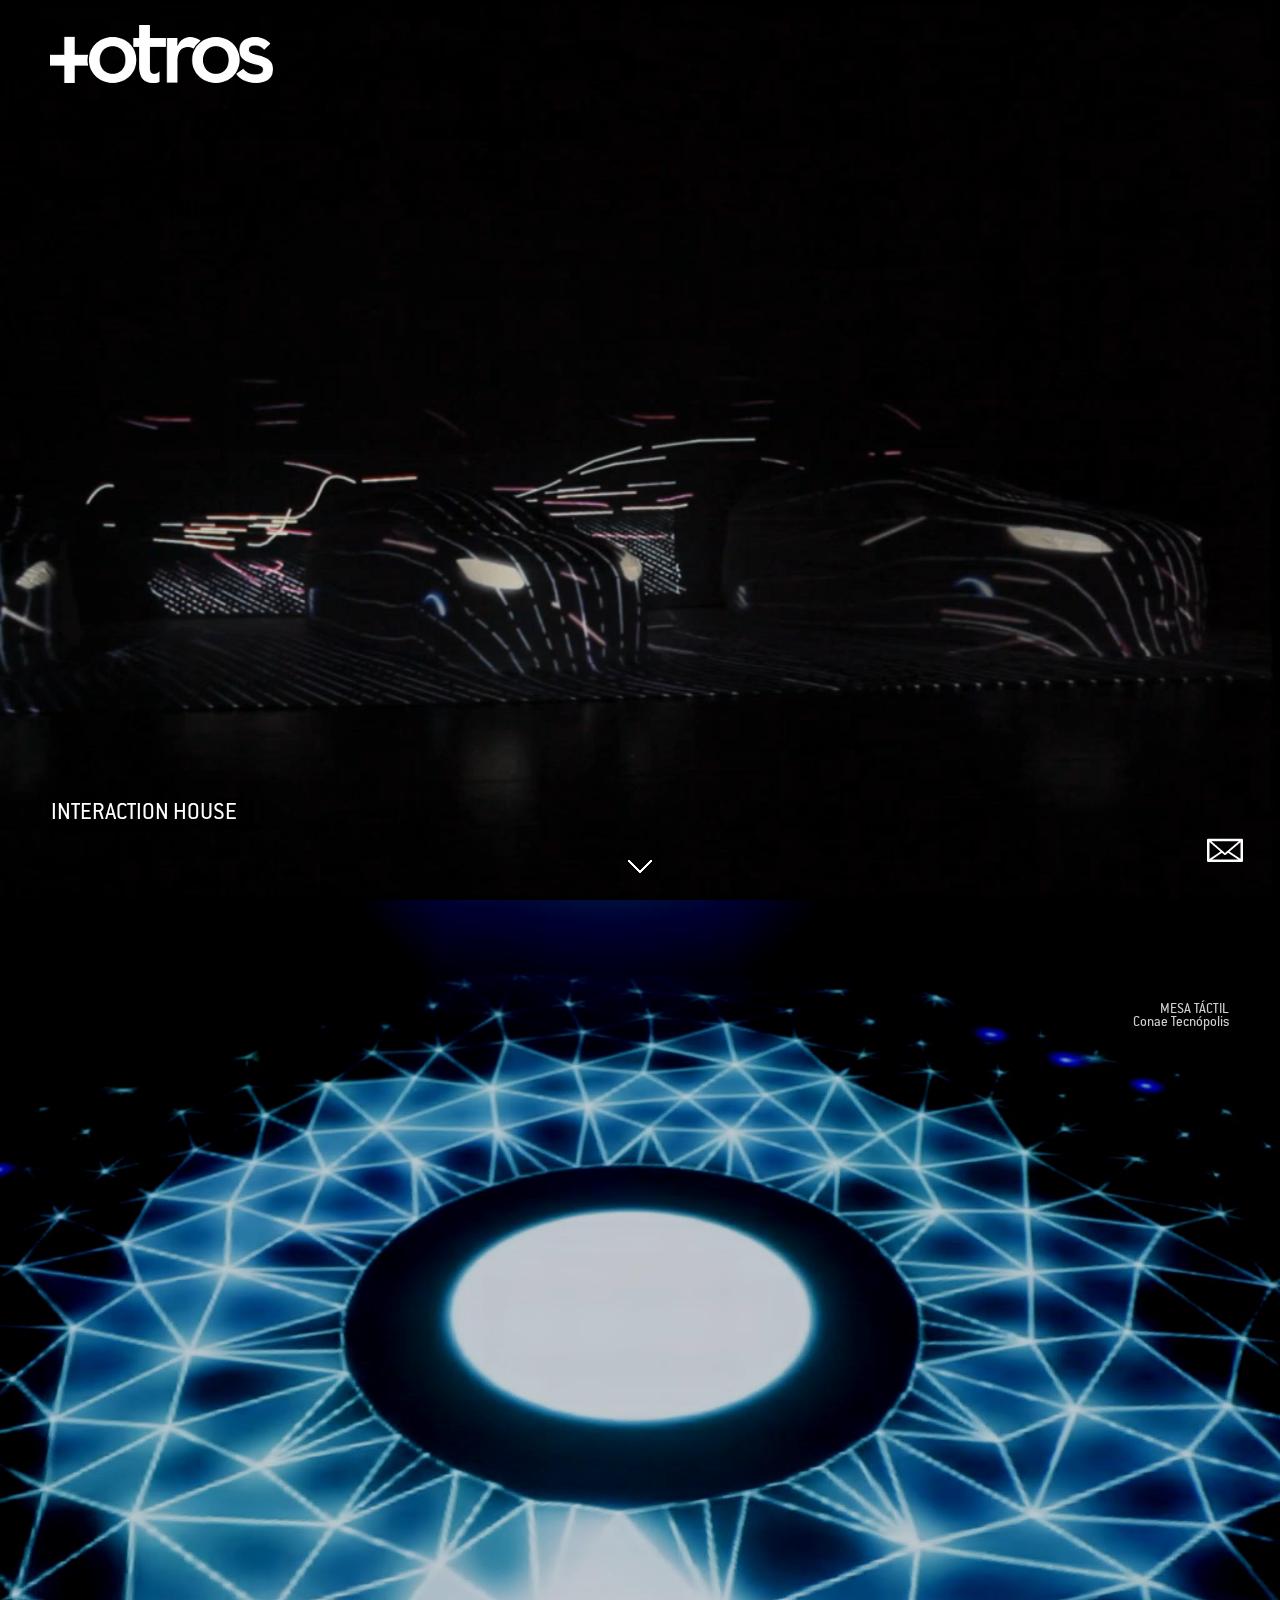
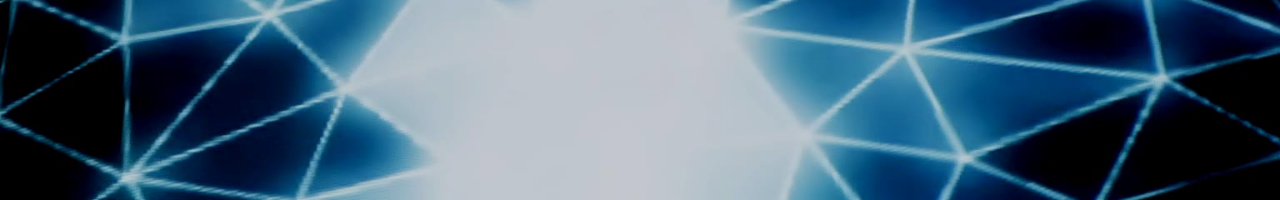
==== index.html @ ae208006 "src file turn main and only file" ====
<!DOCTYPE html>
<html>
<head>
    <title>+otros</title>
    <meta http-equiv="Content-Type" content="text/html; charset=UTF-8">
    <meta name="viewport" content="width=device-width, initial-scale=1.0, maximum-scale=1.0, user-scalable=no">
    <link rel="stylesheet" href="css/normalize.css">
    <link rel="stylesheet" href="css/main.css">
    <link href='http://fonts.googleapis.com/css?family=Oswald&subset=latin,latin-ext' rel='stylesheet' type='text/css'>
</head>
<body>

<section id="page-one">
    <div class="container">
		
        <!--
        <div class="video-container">
            <video id="loop-element" loop autoplay>
                <source src="img/placements/loops/loop_ventana.mp4"
                        poster="img/placements/loops/loop_ventana.jpg" 
                        type="video/mp4">
                <!-- <source src="https://cdn.honey.is/static/1.0/video/Honey_Loop_v3-Huge_720p_5000kps.webmhd.webm"
                        type="video/webm">
                <source src="https://cdn.honey.is/static/1.0/video/Honey_Loop_v3-Huge_720p_5000kps.oggtheora.ogv"
                        type="video/ogg"> 
            </video>
        </div>
        -->
         <div class="video-container">
            <video id="loop-element" loop autoplay>
                <source src="img/placements/loops/loop_autos.mp4"
                        poster="img/placements/loops/loop_autos.jpg" 
                        type="video/mp4">
            </video>
        </div>

        <div class="phrase-container"
             data-_sectionone-start="bottom:70px;opacity:1;"
             data-_middleonetwo-start="bottom:240px;opacity:0;">
           <p>INTERACTION HOUSE &nbsp </p>


          
        </div>
    </div>
    <a class="btn next" id="section-one" data-section="#page-two" href="javascript:void(0);"></a>
</section>
<section id="page-two">
    <div class="container">

        <div class="slides">
            <div class="slides-container">
                <li>
                    <img src="img/placements/1a.jpg" alt="">
                    <div class="container">
                        MESA T&Aacute;CTIL</br>Conae Tecn&oacute;polis
                    </div>	
                </li>
                <li>
                    <img src="img/placements/1b.jpg" alt="">
                    <div class="container">
                        POLLOCK DRUMS</br> Personal - Ciudad emergente 2014
                    </div>
                </li>
                <li>
                    <img src="img/placements/1c.jpg" alt="">
                    <div class="container">
                      PROYECCIONES ESCENOGR&Aacute;FICAS</br>Evento Wintershall
                    </div>
                </li>
                <li>
                    <img src="img/placements/2f.JPG" alt="">
                    <div class="container">
                        MAQUETAS INTERACTIVAS</br>Trailer Fundaci&oacute;n YPF
                    </div>
                </li>
            </div>
        </div>

 
        <div class="phrase-container"
             data-_middleonetwo-start="bottom:-500px;opacity:0;"
             data-_sectiontwo-start="bottom:70px;opacity:1;"
             data-_middletwothree-start="bottom:240px;opacity:0;">
            <p>COMBINAMOS T&Eacute;CNICAS &nbsp </p>
            <p>de publicidad, dise&ntilde;o e ingenier&iacute;a &nbsp </p>
            <p>para crear experiencias &uacute;nicas &nbsp</p>
        </div>
    </div>
    <!--<a class="btn next" id="section-two" data-section="#page-three" href="javascript:void(0);"></a>-->
</section>
<!-- <section id="page-three">
    <div class="slides">
        <div class="slides-container">
                <img src="img/placements/2a.jpg" alt="">
                <img src="img/placements/2b.jpg" alt="">
                <img src="img/placements/2c.jpg" alt="">
                <img src="img/placements/2d.jpg" alt="">
                <img src="img/placements/2e.jpg" alt="">
        </div>
    </div>
    <div class="container">
        <div class="phrase-container"
             data-_middletwothree-start="bottom:-500px;opacity:0;"
             data-_sectionthree-start="bottom:70px;opacity:1;">
            <p>for storytelling &nbsp</p>

            <p>and BEAUTIFULLY CRAFTED &nbsp</p>

            <p>INTERACTION &nbsp </p>
        </div>
    </div>
</section> -->

<!--
< section id="page-three">
    <div class="container">
        <div class="video-container">
            <video width="100%" id="reel-element" loop controls autoplay>
                <source src="http://www.w3schools.com/html/mov_bbb.mp4" 
                        type="video/mp4">
                 <source src="https://cdn.honey.is/static/1.0/video/Honey_Loop_v3-Huge_720p_5000kps.webmhd.webm"
                        type="video/webm">
                <source src="https://cdn.honey.is/static/1.0/video/Honey_Loop_v3-Huge_720p_5000kps.oggtheora.ogv"
                        type="video/ogg">
            </video>
        </div>

        <div class="phrase-container"
             data-_sectionone-start="bottom:70px;opacity:1;"
             data-_middleonetwo-start="bottom:240px;opacity:0;">
           <p>INTERACTION HOUSE &nbsp </p>
        </div>
    </div>
</section> -->
<section id="page-whois" class="sidekick-page close">
    <div class="container">
        <div class="whois-info">
            <div class="soldiers-row">
                <div class="soldier">
                    <div><img class="circular" src="img/employees/javi.jpg"></div>
                    <div class="soldier-label">
                        <p>
                            <strong>Javier Velazquez Traut</strong>
                        </p>
                        <p>
                            CEO
                        </p>
                    </div>
                </div>
                <div class="soldier">
                    <img class="circular" src="img/employees/javi.jpg">
                    <div class="soldier-label">
                        <p>
                            <strong>Javier Velazquez Traut</strong>
                        </p>
                        <p>
                            CEO
                        </p>
                    </div>
                </div>
                <div class="soldier"> 
                    <img class="circular" src="img/employees/javi.jpg">
                    <div class="soldier-label">
                        <p>
                            <strong>Javier Velazquez Traut</strong>
                        </p>
                        <p>
                            CEO
                        </p>
                    </div>
                </div>
                <div class="soldier">
                    <div><img class="circular" src="img/employees/javi.jpg"></div>
                    <div class="soldier-label">
                        <p>
                            <strong>Javier Velazquez Traut</strong>
                        </p>
                        <p>
                            CEO
                        </p>
                    </div>
                </div>
            </div>
            <div class="soldiers-row">
                <div class="soldier">
                    <img class="circular" src="img/employees/javi.jpg">
                    <div class="soldier-label">
                        <p>
                            <strong>Javier Velazquez Traut</strong>
                        </p>
                        <p>
                            CEO
                        </p>
                    </div>
                </div>
                <div class="soldier"> 
                    <img class="circular" src="img/employees/javi.jpg">
                    <div class="soldier-label">
                        <p>
                            <strong>Javier Velazquez Traut</strong>
                        </p>
                        <p>
                            CEO
                        </p>
                    </div>
                </div>
                <div class="soldier">
                    <div><img class="circular" src="img/employees/javi.jpg"></div>
                    <div class="soldier-label">
                        <p>
                            <strong>Javier Velazquez Traut</strong>
                        </p>
                        <p>
                            CEO
                        </p>
                    </div>
                </div>
                <div class="soldier">
                    <img class="circular" src="img/employees/javi.jpg">
                    <div class="soldier-label">
                        <p>
                            <strong>Javier Velazquez Traut</strong>
                        </p>
                        <p>
                            CEO
                        </p>
                    </div>
                </div>
            </div>
        </div>
    </div>
</section>
<section id="page-contact" class="sidekick-page close">
    <div class="container">
        <div class="contact-info">
            <address class="contact-method"><i class="icon"></i>Uriarte 1882<br>Buenos Aires, Argentina</address>
            <a href="tel:5491148318992"><span class="contact-method phone"><i class="icon"></i>&plus;54 9 11 4774 8751</span></a>
            <a href="mailto:info@masotros.com"><span class="contact-method email"><i class="icon"></i>info@masotros.com</span></a>
        </div>
        <div class="map-container">&emsp;</div>
    </div>
</section>
<nav>
    <div class="header-logo">
        <a class="btn-logo" href="index.html"></a>
    </div>
    <div class="footer-buttons-left" id="navbar">
        <a class="btn-nav-left btn-nav-plus disabled" href="#"></a>
        <a class="btn-nav-left btn-sidekick-page btn-nav-whois disabled" href="#"></a>
        <a class="btn-nav-left btn-sidekick-page btn-nav-contact" href="#page-contact" id="to-contact-page-link"></a>
    </div>
</nav>

<script src="js/requireJS/2.1.10/require.js"></script>
<script src="http://maps.google.com/maps/api/js?sensor=false"></script>
<script type="application/javascript">
    require.config({
        baseUrl: 'js',
        paths: {
            jquery: 'http://ajax.googleapis.com/ajax/libs/jquery/1.10.2/jquery.min',
            modernizr: 'modernizr/2.7.1/modernizr.min',
            main: 'main/1.0.0/main',
            mainUI: 'mainUI/1.0.0/mainUI',
            mapUI: 'mapUI/1.0.0/mapUI',
            bindFirst: 'bindFirst/0.2.3/jquery.bind-first.min',
            contacts: 'contacts/1.0.0/contacts',
            easing: 'easing/1.0.0/easing',
            mousewheel: 'mousewheel/3.1.9/jquery.mousewheel',
            superSlides: 'superslides/0.6.3/jquery.superslides.min',
            skrollr: 'skrollr/0.6.22/skrollr',
        }
    });
    require(['easing', 'mainUI', 'superSlides', 'mapUI','contacts']);
</script>

</body>
</html>
---- css/main.css ----
/* Commons */

@font-face {
    font-family: masOtrosFontBold;
    src: url(conduit_bold.woff);
}
@font-face {
    font-family: masOtrosFont;
    src: url(conduit.woff);
}

body {
    overflow-x: hidden;
}

.hide {
    display: none;
}



section, nav {
    width: 100%;
    height: auto;
    background-size: cover;
    -webkit-background-size: cover;
    -moz-background-size: cover;
    -o-background-size: cover;
    background-position: top center;
    background-attachment: fixed;
    background-repeat: no-repeat;
    position: relative;
    overflow: hidden;
    min-height: 100%;
    visibility: hidden;
}

section a.next {
    width: 24px;
    height: 13px;
    background: url(../img/icons/next_arrow.png) no-repeat;
    margin: -40px auto 0;
    padding-bottom: 40px;
    display: block;
    z-index: 100;
    position: relative;
}

/* logo */
.header-logo {
    position: absolute;
    top: 25px;
    padding-left: 50px;
    z-index: 1;
    width: 210px;
}

.btn-logo {
    background: url(../img/logo.png) no-repeat;
    height: 58px;
    width: 223px;
    display: block;
}
.btn-logo:hover {
    background-position: -223px;
}

/* left footer nav */
.footer-buttons-left {
    position: absolute;
    bottom: 25px;
    right: 20px;
    z-index: 2;
    width: 210px;
}

.btn-nav-left {
    display: block;
    text-indent: -9999px;
    width: 50px;
    height: 50px;
    margin-left: 10px;
    margin-right: 10px;
    float: left;
    cursor: pointer;
}

.btn-nav-left.selected {
    background-color: rgba(0,0,0,0.3);
}

/*content inside slider*/
.slides .container{
    text-align:right;
    background: rgba(0,0,0,0.4);
    font-family: masOtrosFont,sans-serif;
    font-size: 15px;
    padding: 4px 4% 4px 10px;
    position:absolute;
    color:white;
    right:0;
    top:100px;
}

.disabled{
    pointer-events: none;
    cursor: default;
}
.btn-nav-plus {
    /*background: url(../img/icons/nav_icons.png) 0 0;*/
}

.btn-nav-whois {
    /*background: url(../img/icons/nav_icons.png) -50px 0;*/
}

.btn-nav-contact {
    background: url(../img/icons/nav_icons.png) -100px 0;
}

.phrase-container {
    position: absolute;
    bottom: 70px;
    z-index: 3;
    width: 100%;
}

.phrase-container > p {
    font-family: masOtrosFont, sans-serif;
    font-size: 25px;
    margin: 0;
    color: #ffffff;
    display: table;
    background-color: rgba(0, 0, 0, 0.4);
    padding: 4px 0 4px 4%;
}

/* Pages */
.sidekick-page {
    position: fixed;
    top: 0;
    z-index: 100;
    right: -100%;
}

.sidekick-page.close {
    right: -100%;
}

.sidekick-page.open {
    right: 0;
}

/* Page One */
#page-one video {
    height: auto;
    overflow: hidden;
    z-index: 1;
    min-width: 100%;
    min-height: 100%;
    bottom: 0;
    right: 0;
    position: absolute;
}

/* Page Two */
#page-two {
    background-color:black;
}

/*Page Three*/
#page-three{
    background-color:black;
}

#page-three video{
    height: auto;
    overflow: hidden;
    z-index: 1;
    min-width: 100%;
    min-height: 100%;
    bottom: 0;
    right: 0;
    position: absolute;
}

/* page-contact */

#page-contact {
    background-color: #000000;
}

#page-contact .container {
    display: table;
}

.contact-info {
    text-align: center;
    display: table-cell;
    vertical-align: middle;
    color: #ffffff;
}

.contact-method {
    width: 200px;
    margin: auto;
    height: 20px;
    display: table;
    font-size: 13px;
    margin-top: 20px;
}

.contact-method i {
    background: url(../img/icons/contact_logos.png) no-repeat;
    display: block;
    height: 25px;
    width: 25px;
    margin: auto auto 4px;
}

address.contact-method i {
    background-position: 0 0;
}

#page-contact a{
    color:white;
}
.contact-method.email i {
    background-position: -50px 0;
    margin-bottom: 0;
}

.contact-method.email {
    color: #84d4f7;
}

.contact-method.phone i {
    background-position: -25px 0;
}

.map-container {
    background-color: #313131 !important;
    display: table-row;
    height: 0;
    visibility: hidden;
}

/* nav */

nav {
    position: fixed;
    z-index: 200;
    top: 0;
    pointer-events:none;
}

nav > * {
    pointer-events:auto;
}
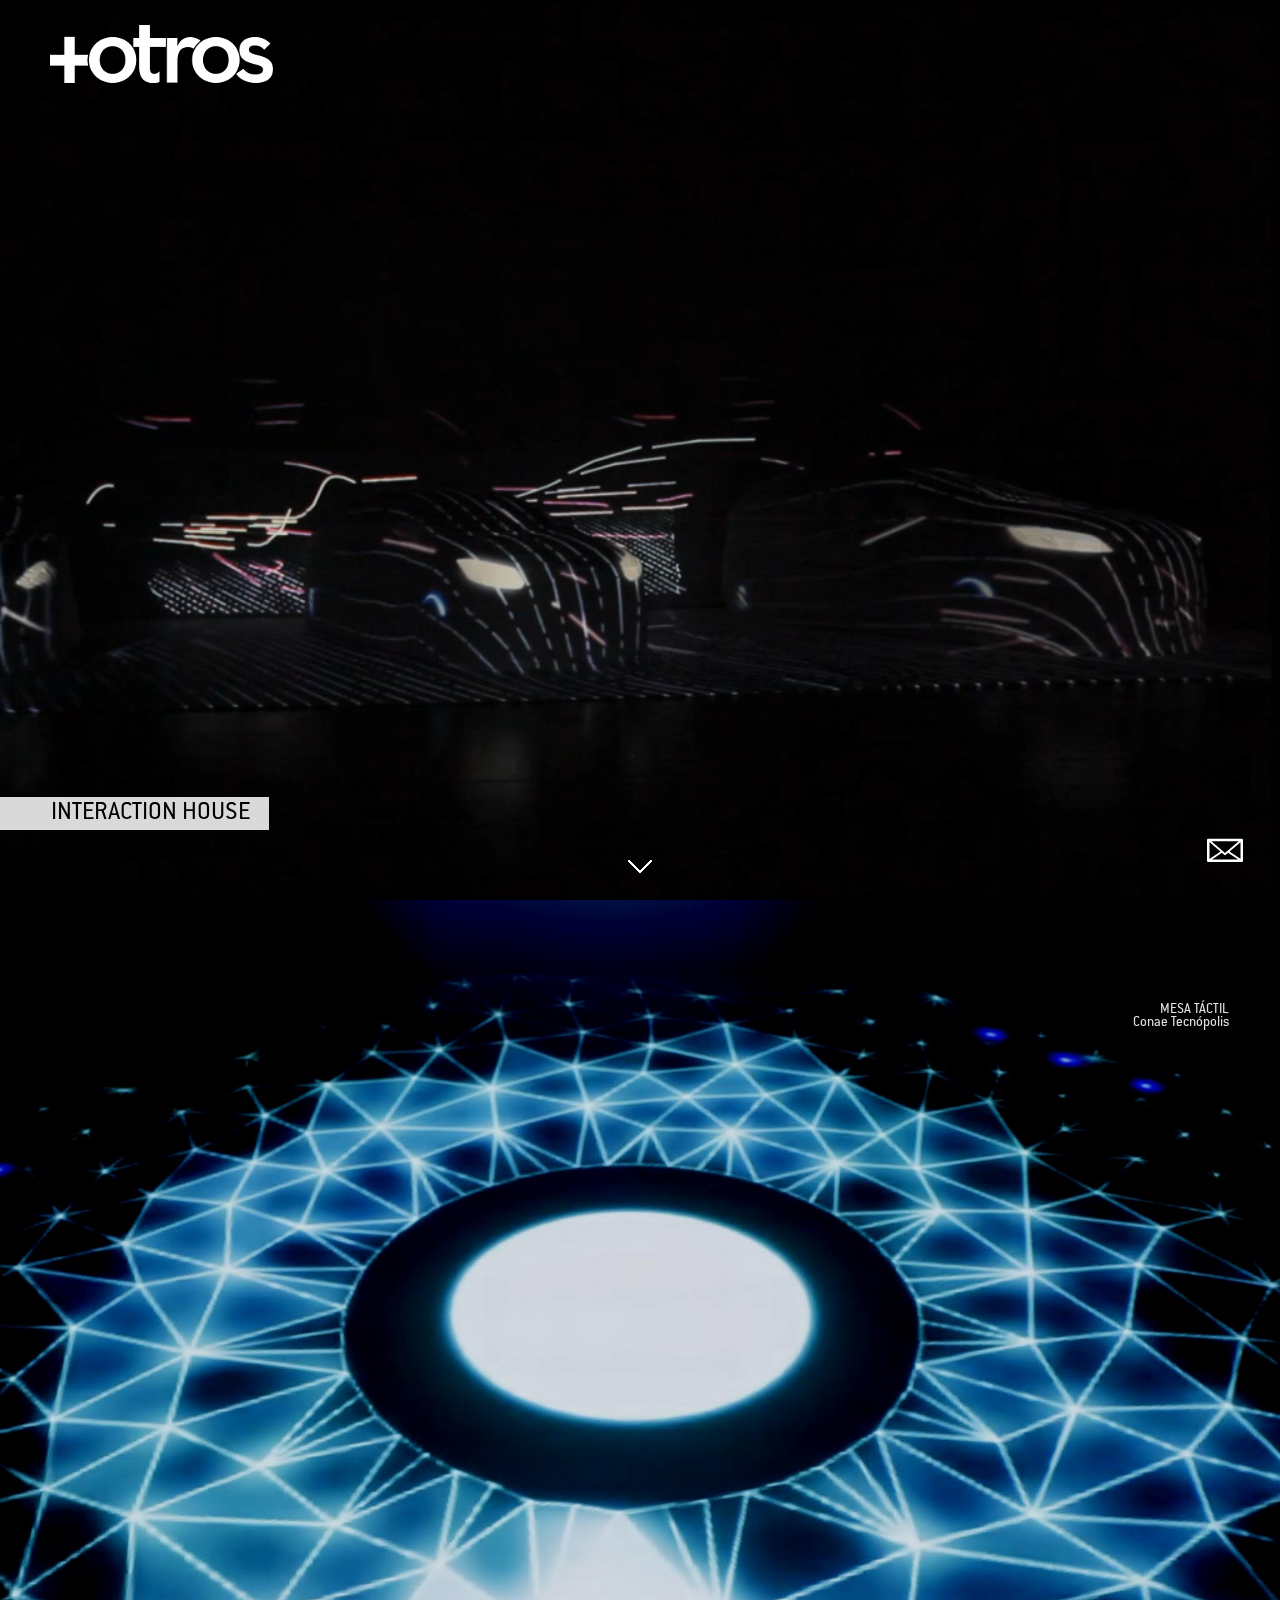
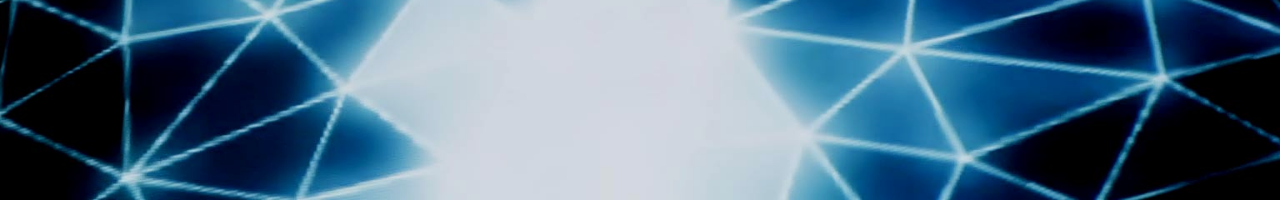
==== commit f544c1ba: "quickWeb FINAL" ====
--- a/index.html
+++ b/index.html
@@ -82,9 +82,9 @@
              data-_middleonetwo-start="bottom:-500px;opacity:0;"
              data-_sectiontwo-start="bottom:70px;opacity:1;"
              data-_middletwothree-start="bottom:240px;opacity:0;">
-            <p>COMBINAMOS T&Eacute;CNICAS &nbsp </p>
-            <p>de publicidad, dise&ntilde;o e ingenier&iacute;a &nbsp </p>
-            <p>para crear experiencias &uacute;nicas &nbsp</p>
+            <p>Incorporamos comunicaci&oacute;n no convencional &nbsp </p>
+            <p>para posicionar a nuestro cliente como &nbsp </p>
+            <p>referente en tecnolog&iacute;a e innovaci&oacute;n &nbsp</p>
         </div>
     </div>
     <!--<a class="btn next" id="section-two" data-section="#page-three" href="javascript:void(0);"></a>-->
--- a/css/main.css
+++ b/css/main.css
@@ -127,11 +127,11 @@
 
 .phrase-container > p {
     font-family: masOtrosFont, sans-serif;
-    font-size: 25px;
+    font-size: 27px;
     margin: 0;
-    color: #ffffff;
+    color: #000000;
     display: table;
-    background-color: rgba(0, 0, 0, 0.4);
+    background-color: rgba(255,255,255,0.85);
     padding: 4px 0 4px 4%;
 }
 
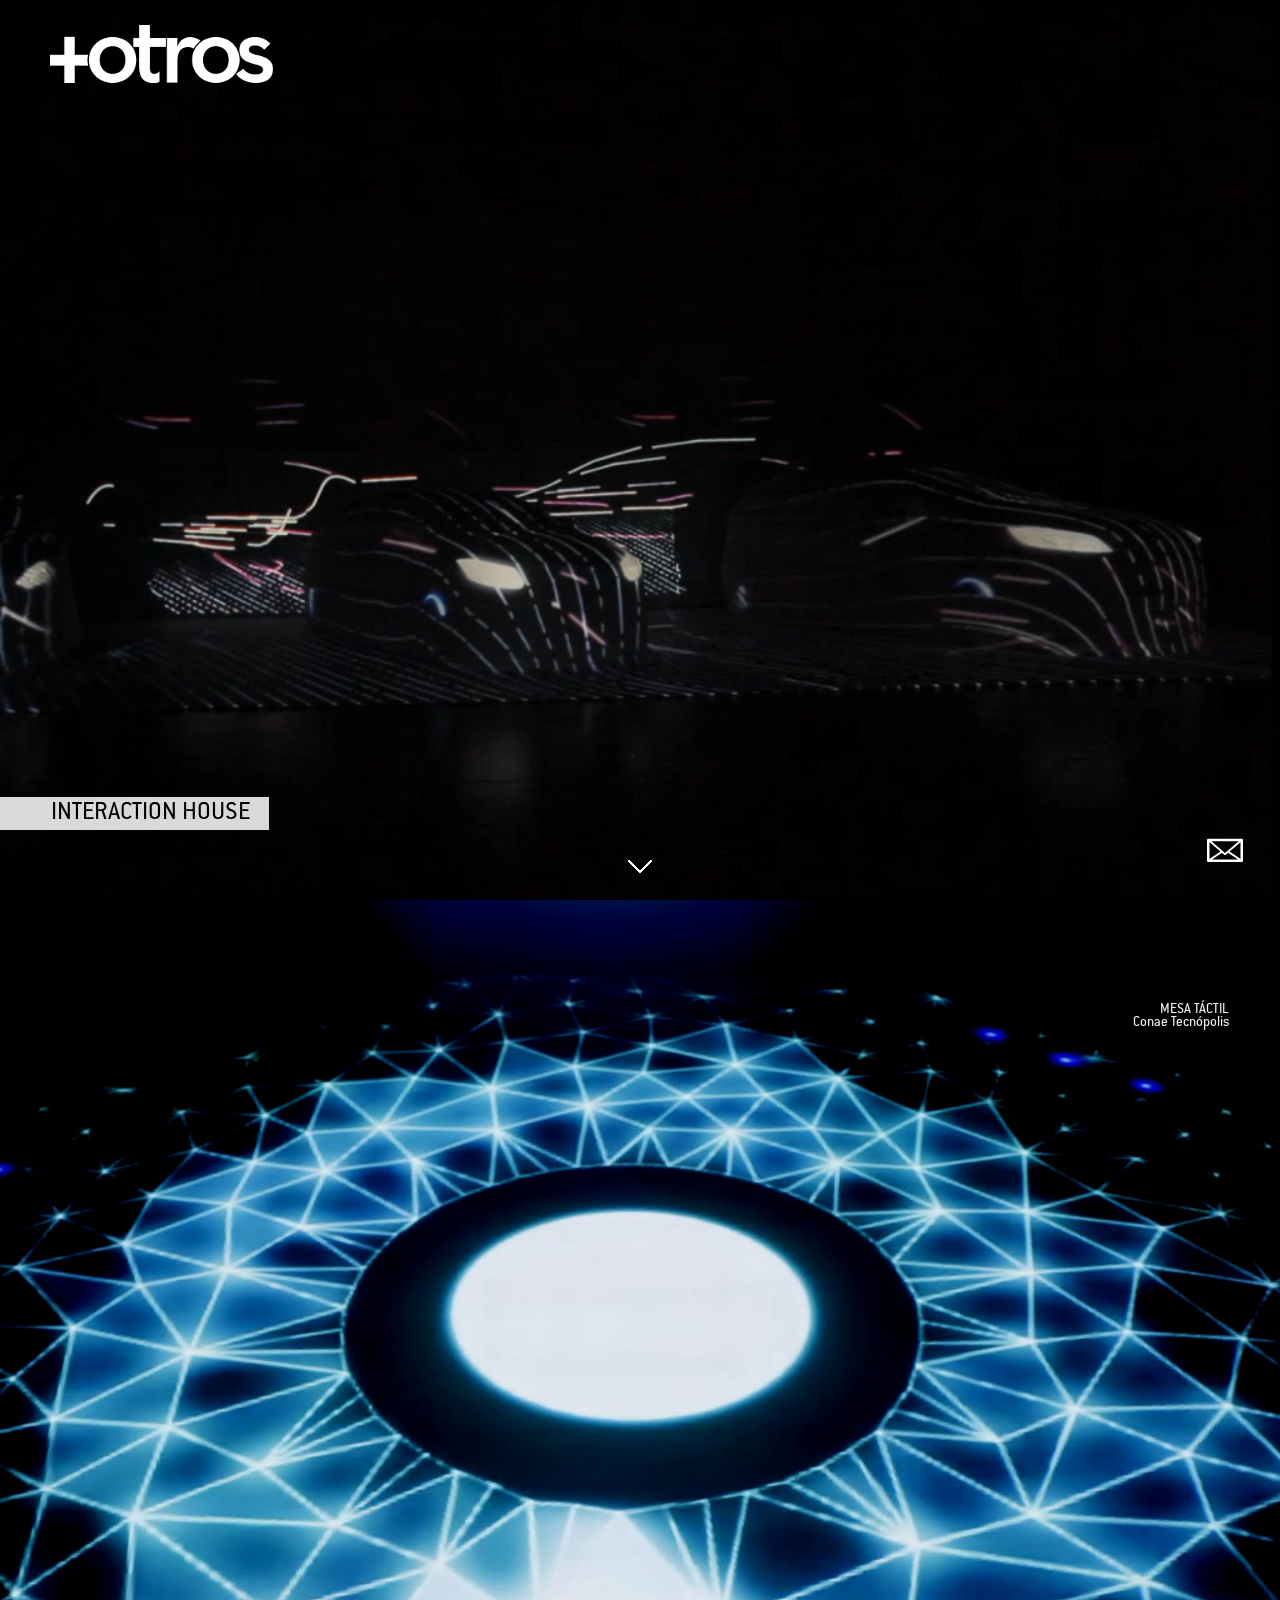
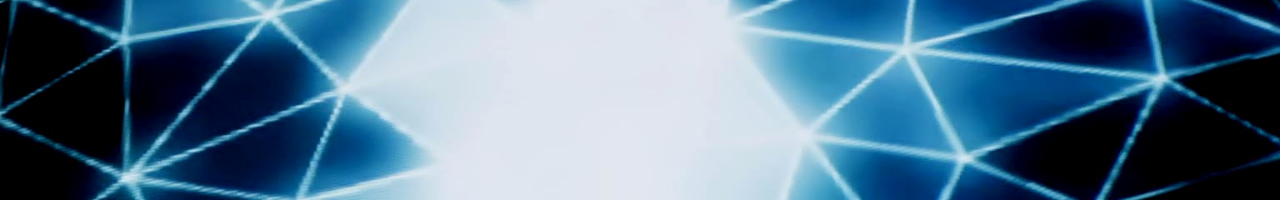
==== commit 9bd5e82c: "Added photos to section 2" ====
--- a/index.html
+++ b/index.html
@@ -63,15 +63,39 @@
                     </div>
                 </li>
                 <li>
+                    <img src="img/placements/2f.JPG" alt="">
+                    <div class="container">
+                        MAQUETAS INTERACTIVAS</br>Trailer Fundaci&oacute;n YPF
+                    </div>
+                </li>
+                <li>
                     <img src="img/placements/1c.jpg" alt="">
                     <div class="container">
                       PROYECCIONES ESCENOGR&Aacute;FICAS</br>Evento Wintershall
                     </div>
-                </li>
-                <li>
-                    <img src="img/placements/2f.JPG" alt="">
-                    <div class="container">
-                        MAQUETAS INTERACTIVAS</br>Trailer Fundaci&oacute;n YPF
+                </li>   
+                <li>
+                    <img src="img/placements/iniciarExploracion.jpg" alt="">
+                    <div class="container">
+                        VIDEOWALL INTERACTIVO</br>Fundaci&oacute;n YPF
+                    </div>
+                </li>
+                 <li>
+                    <img src="img/placements/playa.jpg" alt="">
+                    <div class="container">
+                        INSTALACI&Oacute;N PARA RENATA SCHUSSHEIM</br>Centro Cultural Recoleta
+                    </div>
+                </li>
+                 <li>
+                    <img src="img/placements/simulador.jpg" alt="">
+                    <div class="container">
+                        SIMULADOR DE PERFORACI&Oacute;N</br>Fundaci&oacute;n YPF
+                    </div>
+                </li>
+                 <li>
+                    <img src="img/placements/mappingGrid.jpg" alt="">
+                    <div class="container">
+                        CINE 180</br>Stand CONAE Pipinas
                     </div>
                 </li>
             </div>
@@ -235,7 +259,7 @@
     <div class="container">
         <div class="contact-info">
             <address class="contact-method"><i class="icon"></i>Uriarte 1882<br>Buenos Aires, Argentina</address>
-            <a href="tel:5491148318992"><span class="contact-method phone"><i class="icon"></i>&plus;54 9 11 4774 8751</span></a>
+            <a href="tel:+541147748751"><span class="contact-method phone"><i class="icon"></i>&plus;+54 11 4774 8751</span></a>
             <a href="mailto:info@masotros.com"><span class="contact-method email"><i class="icon"></i>info@masotros.com</span></a>
         </div>
         <div class="map-container">&emsp;</div>
